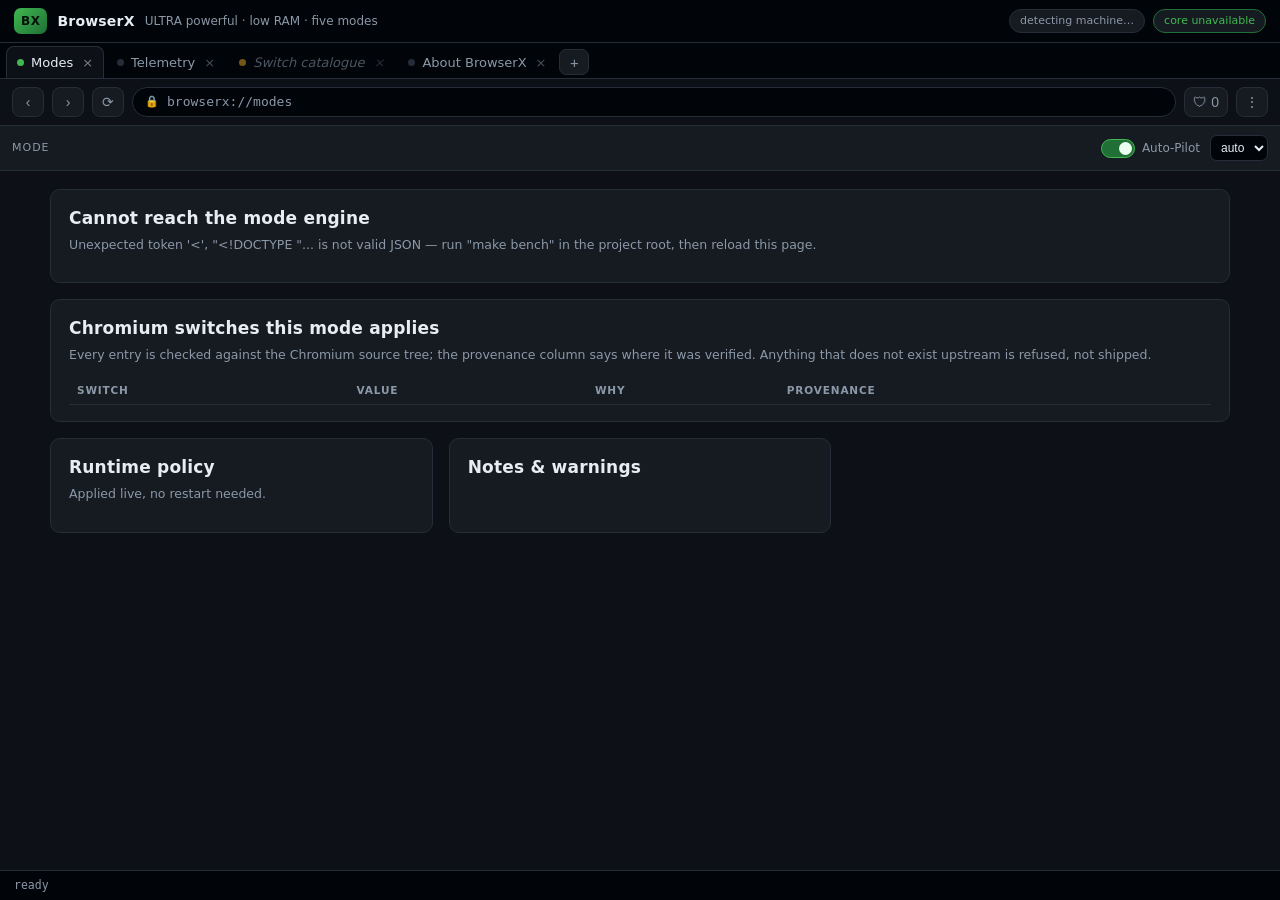
==== preview/index.html @ ad0b4d75 "Tooling: verified CEF acquisition, doctor, packaging, and a live preview The three scripts the Makef" ====
<!DOCTYPE html>
<html lang="en">
<head>
<meta charset="utf-8">
<meta name="viewport" content="width=device-width, initial-scale=1">
<title>BrowserX — preview</title>
<link rel="stylesheet" href="styles.css">
</head>
<body>
<div class="app">

  <header class="titlebar">
    <div class="brand">
      <span class="logo">BX</span>
      <span class="name">BrowserX</span>
      <span class="tag">ULTRA powerful · low RAM · five modes</span>
    </div>
    <div class="titlebar-right">
      <span class="pill" id="profile-pill">detecting machine…</span>
      <span class="pill pill-live" id="data-pill">live core data</span>
    </div>
  </header>

  <div class="tabstrip" id="tabstrip">
    <button class="tab active" data-tab="modes"><span class="dot"></span>Modes<span class="x">×</span></button>
    <button class="tab" data-tab="telemetry"><span class="dot"></span>Telemetry<span class="x">×</span></button>
    <button class="tab sleeping" data-tab="catalog"><span class="dot"></span>Switch catalogue<span class="x">×</span></button>
    <button class="tab" data-tab="about"><span class="dot"></span>About BrowserX<span class="x">×</span></button>
    <button class="newtab" title="New tab">+</button>
  </div>

  <div class="toolbar">
    <button class="nav" title="Back">‹</button>
    <button class="nav" title="Forward">›</button>
    <button class="nav" title="Reload">⟳</button>
    <div class="omnibox" id="omnibox"><span class="lock">🔒</span><span id="omnibox-url">browserx://modes</span></div>
    <button class="nav" title="Shield">🛡 <span id="shield-count">0</span></button>
    <button class="nav" title="Menu">⋮</button>
  </div>

  <div class="modebar" id="modebar">
    <span class="modebar-label">Mode</span>
    <div class="chips" id="mode-chips"></div>
    <div class="modebar-right">
      <label class="switch" title="Auto-Pilot: switch modes for you based on battery, memory pressure and fullscreen gaming">
        <input type="checkbox" id="autopilot" checked>
        <span class="slider"></span>
        <span class="switch-label">Auto-Pilot</span>
      </label>
      <select id="autopilot-mode" class="select" title="Auto-Pilot behaviour">
        <option value="auto">auto</option>
        <option value="ask">ask</option>
        <option value="off">off</option>
      </select>
    </div>
  </div>

  <main class="content">

    <section class="page" data-page="modes">
      <div class="grid">
        <article class="card card-wide">
          <h2 id="mode-title">ULTRA</h2>
          <p class="muted" id="mode-rationale"></p>
          <div class="kpis" id="mode-kpis"></div>
        </article>

        <article class="card card-wide">
          <h2>Chromium switches this mode applies</h2>
          <p class="muted">Every entry is checked against the Chromium source tree; the provenance column says where it was verified. Anything that does not exist upstream is refused, not shipped.</p>
          <table class="table" id="switch-table">
            <thead><tr><th>Switch</th><th>Value</th><th>Why</th><th>Provenance</th></tr></thead>
            <tbody></tbody>
          </table>
        </article>

        <article class="card">
          <h2>Runtime policy</h2>
          <p class="muted">Applied live, no restart needed.</p>
          <div class="policy" id="policy-list"></div>
        </article>

        <article class="card">
          <h2>Notes &amp; warnings</h2>
          <div id="notes"></div>
        </article>
      </div>
    </section>

    <section class="page" data-page="telemetry" hidden>
      <div class="grid">
        <article class="card card-wide">
          <h2>Memory pressure → what BrowserX does</h2>
          <p class="muted">
            The gauge uses the thresholds this mode really ships (<span id="threshold-text"></span>).
            Drag the slider to see the escalation ladder the memory guard follows.
          </p>
          <div class="gauge-wrap">
            <div class="gauge" id="gauge">
              <div class="gauge-fill" id="gauge-fill"></div>
              <div class="gauge-marker warn" id="gauge-warn"><span>warn</span></div>
              <div class="gauge-marker discard" id="gauge-discard"><span>discard</span></div>
            </div>
            <input type="range" min="0" max="100" value="42" id="pressure" class="range">
            <div class="gauge-readout">
              <strong id="pressure-value">42%</strong>
              <span id="pressure-level" class="badge">relaxed</span>
            </div>
          </div>
        </article>

        <article class="card">
          <h2>Live tabs</h2>
          <p class="muted">Hidden tabs are destroyed, not hidden — the renderer process goes away and the tab returns from URL, title and scroll position.</p>
          <ul class="tabs-list" id="tabs-list"></ul>
        </article>

        <article class="card">
          <h2>Action log</h2>
          <ul class="log" id="action-log"></ul>
        </article>

        <article class="card card-wide">
          <h2>Auto-Pilot</h2>
          <p class="muted">Evaluated in this order: fullscreen gaming → memory pressure → battery → plugged-in → idle. Manual mode choices get a 5-minute override window.</p>
          <pre class="mono" id="autopilot-explain"></pre>
        </article>
      </div>
    </section>

    <section class="page" data-page="catalog" hidden>
      <div class="grid">
        <article class="card card-wide">
          <h2>Verified Chromium switch catalogue</h2>
          <p class="muted">
            The whole point of BrowserX's optimisation is that a switch only ships if it was found
            in the Chromium tree. This is the raw list the mode engine draws from — including the
            ones marked <em>removed</em>, which are never applied.
          </p>
          <div class="catalog-controls">
            <input type="search" id="catalog-search" class="omnibox" placeholder="filter switches…">
            <span class="badge" id="catalog-count"></span>
          </div>
          <table class="table" id="catalog-table">
            <thead><tr><th>Name</th><th>Status</th><th>Provenance</th><th>Summary</th></tr></thead>
            <tbody></tbody>
          </table>
        </article>
      </div>
    </section>

    <section class="page" data-page="about" hidden>
      <div class="grid">
        <article class="card card-wide">
          <h2>About BrowserX</h2>
          <p class="muted">
            An ULTRA-optimised Chromium browser, C++20 on CEF, with five performance modes plus
            Auto-Pilot and a tracker shield. This preview page is served by
            <code>preview/serve.py</code> and reads the mode engine directly, so the numbers you
            click through are the numbers the browser will apply.
          </p>
          <h3>Machine profile</h3>
          <pre class="mono" id="profile-report">loading…</pre>
          <h3>Two editions, one core</h3>
          <p class="muted">
            The desktop edition links CEF and draws native chrome. The mobile edition
            (<code>mobile-edition/</code>) is an Android app whose Kotlin layer calls the same
            <code>src/core</code> through a small JNI bridge, so a rule fixed here is fixed in both.
          </p>
        </article>
      </div>
    </section>

  </main>

  <footer class="statusbar">
    <span id="status-left">ready</span>
    <span class="spacer"></span>
    <span id="status-cache"></span>
    <span id="status-renderers"></span>
    <span id="status-mode"></span>
  </footer>
</div>

<div class="toast" id="toast" hidden></div>
<script src="app.js"></script>
</body>
</html>
---- preview/styles.css ----
/* BrowserX preview — the palette the native chrome will use. */
:root {
  --bg: #0d1117;
  --bg-raised: #161b22;
  --bg-sunken: #010409;
  --line: #262d38;
  --text: #e6edf3;
  --text-muted: #8b98a7;
  --accent: #3fb950;
  --accent-dim: #1f6f36;
  --blue: #4493f8;
  --amber: #d29922;
  --red: #f85149;
  --purple: #a371f7;
  --radius: 10px;
  --tab-h: 32px;
  --mono: ui-monospace, SFMono-Regular, "SF Mono", Menlo, Consolas, monospace;
}

* { box-sizing: border-box; }

html, body {
  margin: 0;
  height: 100%;
  background: #05070a;
  color: var(--text);
  font: 14px/1.5 system-ui, -apple-system, "Segoe UI", Roboto, sans-serif;
}

.app {
  display: flex;
  flex-direction: column;
  height: 100vh;
  background: var(--bg);
  overflow: hidden;
}

/* ---------------------------------------------------------------- titlebar */
.titlebar {
  display: flex;
  align-items: center;
  justify-content: space-between;
  gap: 12px;
  padding: 8px 14px;
  background: var(--bg-sunken);
  border-bottom: 1px solid var(--line);
}
.brand { display: flex; align-items: center; gap: 10px; min-width: 0; }
.logo {
  font-weight: 800;
  letter-spacing: .5px;
  font-size: 12px;
  padding: 4px 7px;
  border-radius: 7px;
  background: linear-gradient(135deg, var(--accent), var(--accent-dim));
  color: #04120a;
}
.name { font-weight: 700; letter-spacing: .2px; }
.tag { color: var(--text-muted); font-size: 12px; white-space: nowrap; overflow: hidden; text-overflow: ellipsis; }
.titlebar-right { display: flex; gap: 8px; align-items: center; flex-shrink: 0; }
.pill {
  font-size: 11px;
  color: var(--text-muted);
  border: 1px solid var(--line);
  background: var(--bg-raised);
  border-radius: 999px;
  padding: 3px 10px;
  white-space: nowrap;
}
.pill-live { color: var(--accent); border-color: var(--accent-dim); }

/* --------------------------------------------------------------- tabstrip */
.tabstrip {
  display: flex;
  align-items: flex-end;
  gap: 2px;
  height: 36px;
  padding: 4px 6px 0;
  background: var(--bg-sunken);
  border-bottom: 1px solid var(--line);
  overflow-x: auto;
  scrollbar-width: none;
}
.tabstrip::-webkit-scrollbar { display: none; }
.tab {
  display: flex;
  align-items: center;
  gap: 7px;
  height: var(--tab-h);
  padding: 0 10px;
  max-width: 220px;
  border: 1px solid transparent;
  border-bottom: none;
  border-radius: 8px 8px 0 0;
  background: transparent;
  color: var(--text-muted);
  font: inherit;
  font-size: 13px;
  cursor: pointer;
  white-space: nowrap;
}
.tab .dot { width: 7px; height: 7px; border-radius: 50%; background: var(--line); flex-shrink: 0; }
.tab:hover { background: #1a212b; color: var(--text); }
.tab.active { background: var(--bg); color: var(--text); border-color: var(--line); }
.tab.active .dot { background: var(--accent); }
.tab.sleeping { opacity: .55; font-style: italic; }
.tab.sleeping .dot { background: var(--amber); }
.tab .x { opacity: .5; margin-left: 2px; }
.tab .x:hover { opacity: 1; color: var(--red); }
.newtab {
  height: 26px; width: 30px; margin-bottom: 3px;
  border: 1px solid var(--line); border-radius: 7px;
  background: var(--bg-raised); color: var(--text-muted);
  font-size: 15px; cursor: pointer;
}
.newtab:hover { color: var(--text); border-color: #3a4553; }

/* ---------------------------------------------------------------- toolbar */
.toolbar {
  display: flex; align-items: center; gap: 8px;
  padding: 8px 12px;
  background: var(--bg);
  border-bottom: 1px solid var(--line);
}
.nav {
  height: 30px; min-width: 32px; padding: 0 8px;
  border: 1px solid var(--line); border-radius: 8px;
  background: var(--bg-raised); color: var(--text-muted);
  font-size: 14px; cursor: pointer;
}
.nav:hover { color: var(--text); border-color: #3a4553; }
.omnibox {
  flex: 1; display: flex; align-items: center; gap: 8px;
  height: 30px; padding: 0 12px;
  border: 1px solid var(--line); border-radius: 999px;
  background: var(--bg-sunken); color: var(--text-muted);
  font-size: 13px; font-family: var(--mono);
  min-width: 0;
}
.omnibox span:last-child { overflow: hidden; text-overflow: ellipsis; white-space: nowrap; }
.omnibox .lock { color: var(--accent); font-size: 11px; }

/* ---------------------------------------------------------------- modebar */
.modebar {
  display: flex; align-items: center; gap: 12px;
  padding: 9px 12px;
  background: var(--bg-raised);
  border-bottom: 1px solid var(--line);
  flex-wrap: wrap;
}
.modebar-label { font-size: 11px; text-transform: uppercase; letter-spacing: .09em; color: var(--text-muted); }
.chips { display: flex; gap: 6px; flex-wrap: wrap; }
.chip {
  border: 1px solid var(--line);
  background: var(--bg-sunken);
  color: var(--text-muted);
  border-radius: 999px;
  padding: 5px 13px;
  font-size: 12px;
  font-weight: 600;
  letter-spacing: .3px;
  cursor: pointer;
  transition: all .12s ease;
}
.chip:hover { color: var(--text); border-color: #3a4553; }
.chip[aria-pressed="true"] {
  background: linear-gradient(135deg, rgba(63,185,80,.22), rgba(63,185,80,.06));
  border-color: var(--accent);
  color: #d5f5dd;
}
.chip[data-mode="gaming"][aria-pressed="true"] { border-color: var(--purple); color: #ead9ff;
  background: linear-gradient(135deg, rgba(163,113,247,.25), rgba(163,113,247,.05)); }
.chip[data-mode="high-performance"][aria-pressed="true"] { border-color: var(--blue); color: #d6e8ff;
  background: linear-gradient(135deg, rgba(68,147,248,.25), rgba(68,147,248,.05)); }
.chip[data-mode="low-ram"][aria-pressed="true"] { border-color: var(--amber); color: #ffeec9;
  background: linear-gradient(135deg, rgba(210,153,34,.25), rgba(210,153,34,.05)); }
.chip[data-mode="eco"][aria-pressed="true"] { border-color: #2ea043; color: #cdf5d3;
  background: linear-gradient(135deg, rgba(46,160,67,.25), rgba(46,160,67,.05)); }
.modebar-right { margin-left: auto; display: flex; align-items: center; gap: 10px; }

.switch { display: inline-flex; align-items: center; gap: 7px; cursor: pointer; user-select: none; }
.switch input { display: none; }
.slider {
  width: 34px; height: 19px; border-radius: 999px;
  background: #2b323b; border: 1px solid var(--line);
  position: relative; transition: background .15s ease;
}
.slider::after {
  content: ""; position: absolute; top: 2px; left: 2px;
  width: 13px; height: 13px; border-radius: 50%;
  background: var(--text-muted); transition: transform .15s ease, background .15s ease;
}
.switch input:checked + .slider { background: var(--accent-dim); border-color: var(--accent); }
.switch input:checked + .slider::after { transform: translateX(15px); background: #eafff0; }
.switch-label { font-size: 12px; color: var(--text-muted); }
.select {
  background: var(--bg-sunken); color: var(--text); font-size: 12px;
  border: 1px solid var(--line); border-radius: 7px; padding: 4px 6px;
}

/* ---------------------------------------------------------------- content */
.content { flex: 1; overflow-y: auto; padding: 18px; }
.page { max-width: 1180px; margin: 0 auto; }
.grid { display: grid; grid-template-columns: repeat(auto-fit, minmax(320px, 1fr)); gap: 16px; }
.card {
  background: var(--bg-raised);
  border: 1px solid var(--line);
  border-radius: var(--radius);
  padding: 16px 18px;
}
.card-wide { grid-column: 1 / -1; }
.card h2 { margin: 0 0 4px; font-size: 17px; letter-spacing: .2px; }
.card h3 { margin: 18px 0 6px; font-size: 13px; text-transform: uppercase; letter-spacing: .08em; color: var(--text-muted); }
.muted { color: var(--text-muted); font-size: 12.5px; margin: 0 0 12px; }
.mono { font-family: var(--mono); font-size: 12px; color: #b9c4cf; white-space: pre-wrap; margin: 0; }

.kpis { display: grid; grid-template-columns: repeat(auto-fit, minmax(120px, 1fr)); gap: 10px; margin-top: 6px; }
.kpi { background: var(--bg-sunken); border: 1px solid var(--line); border-radius: 8px; padding: 10px 12px; }
.kpi .k { font-size: 10.5px; text-transform: uppercase; letter-spacing: .08em; color: var(--text-muted); }
.kpi .v { font-size: 17px; font-weight: 650; margin-top: 3px; }
.kpi .s { font-size: 11px; color: var(--text-muted); }

.table { width: 100%; border-collapse: collapse; font-size: 12.5px; }
.table th {
  text-align: left; font-size: 10.5px; text-transform: uppercase; letter-spacing: .08em;
  color: var(--text-muted); border-bottom: 1px solid var(--line); padding: 6px 8px;
  position: sticky; top: 0; background: var(--bg-raised);
}
.table td { padding: 6px 8px; border-bottom: 1px solid #1c222b; vertical-align: top; }
.table tr:hover td { background: #1a212b; }
.table code { font-family: var(--mono); font-size: 12px; color: #ffd9a0; }
.table .val { font-family: var(--mono); color: #9fd4ff; }
.table .why { color: var(--text-muted); }
.table .prov { font-family: var(--mono); font-size: 11px; color: #7d8b99; white-space: nowrap; }

.policy { display: grid; grid-template-columns: 1fr auto; gap: 6px 14px; font-size: 12.5px; }
.policy dt { color: var(--text-muted); }
.policy dd { margin: 0; font-family: var(--mono); text-align: right; }

.note { display: flex; gap: 8px; font-size: 12.5px; margin-bottom: 8px; }
.note .ic { flex-shrink: 0; }
.note.warn { color: #ffe6c2; }
.note.info { color: var(--text-muted); }

/* telemetry */
.gauge-wrap { display: grid; gap: 10px; }
.gauge {
  position: relative; height: 26px; border-radius: 999px;
  background: var(--bg-sunken); border: 1px solid var(--line); overflow: hidden;
}
.gauge-fill {
  height: 100%; width: 42%;
  background: linear-gradient(90deg, var(--accent), #7ee787);
  transition: width .12s linear, background .2s ease;
}
.gauge-fill.moderate { background: linear-gradient(90deg, var(--amber), #f0d68a); }
.gauge-fill.high { background: linear-gradient(90deg, #e3801d, #ffb86b); }
.gauge-fill.critical { background: linear-gradient(90deg, var(--red), #ff9b95); }
.gauge-marker { position: absolute; top: 0; bottom: 0; width: 2px; background: rgba(255,255,255,.35); }
.gauge-marker span {
  position: absolute; top: 50%; transform: translateY(-50%); left: 6px;
  font-size: 10px; color: #cfd8e3; text-shadow: 0 1px 2px #000;
}
.gauge-marker.warn { background: var(--amber); }
.gauge-marker.discard { background: var(--red); }
.range { width: 100%; accent-color: var(--accent); }
.gauge-readout { display: flex; align-items: center; gap: 10px; font-size: 13px; }

.badge {
  display: inline-block; font-size: 11px; padding: 2px 9px;
  border-radius: 999px; border: 1px solid var(--line); background: var(--bg-sunken);
  color: var(--text-muted);
}
.badge.relaxed { color: var(--accent); border-color: var(--accent-dim); }
.badge.moderate { color: var(--amber); border-color: #6b5210; }
.badge.high { color: #ffb86b; border-color: #7a4a11; }
.badge.critical { color: var(--red); border-color: #7d2320; }

.tabs-list { list-style: none; margin: 0; padding: 0; font-size: 12.5px; }
.tabs-list li { display: flex; align-items: center; gap: 8px; padding: 6px 0; border-bottom: 1px solid #1c222b; }
.tabs-list .state { margin-left: auto; font-size: 11px; color: var(--text-muted); }
.tabs-list li.asleep .state { color: var(--amber); }
.tabs-list li.discarded { opacity: .55; }
.tabs-list li.discarded .state { color: var(--red); }

.log { list-style: none; margin: 0; padding: 0; font-family: var(--mono); font-size: 11.5px; }
.log li { padding: 4px 0; border-bottom: 1px dashed #1c222b; color: var(--text-muted); }
.log li b { color: var(--text); font-weight: 600; }

.catalog-controls { display: flex; align-items: center; gap: 10px; margin-bottom: 10px; }
.catalog-controls .omnibox { max-width: 340px; }
#catalog-table tbody tr[hidden] { display: none; }

/* --------------------------------------------------------------- statusbar */
.statusbar {
  display: flex; align-items: center; gap: 14px;
  padding: 6px 14px;
  background: var(--bg-sunken); border-top: 1px solid var(--line);
  font-size: 11.5px; color: var(--text-muted);
  font-family: var(--mono);
}
.statusbar .spacer { flex: 1; }
#status-mode { color: var(--accent); }

.toast {
  position: fixed; bottom: 46px; left: 50%; transform: translateX(-50%);
  background: var(--bg-raised); border: 1px solid var(--accent-dim);
  color: var(--text); padding: 9px 16px; border-radius: 999px; font-size: 12.5px;
  box-shadow: 0 8px 24px rgba(0,0,0,.5);
}
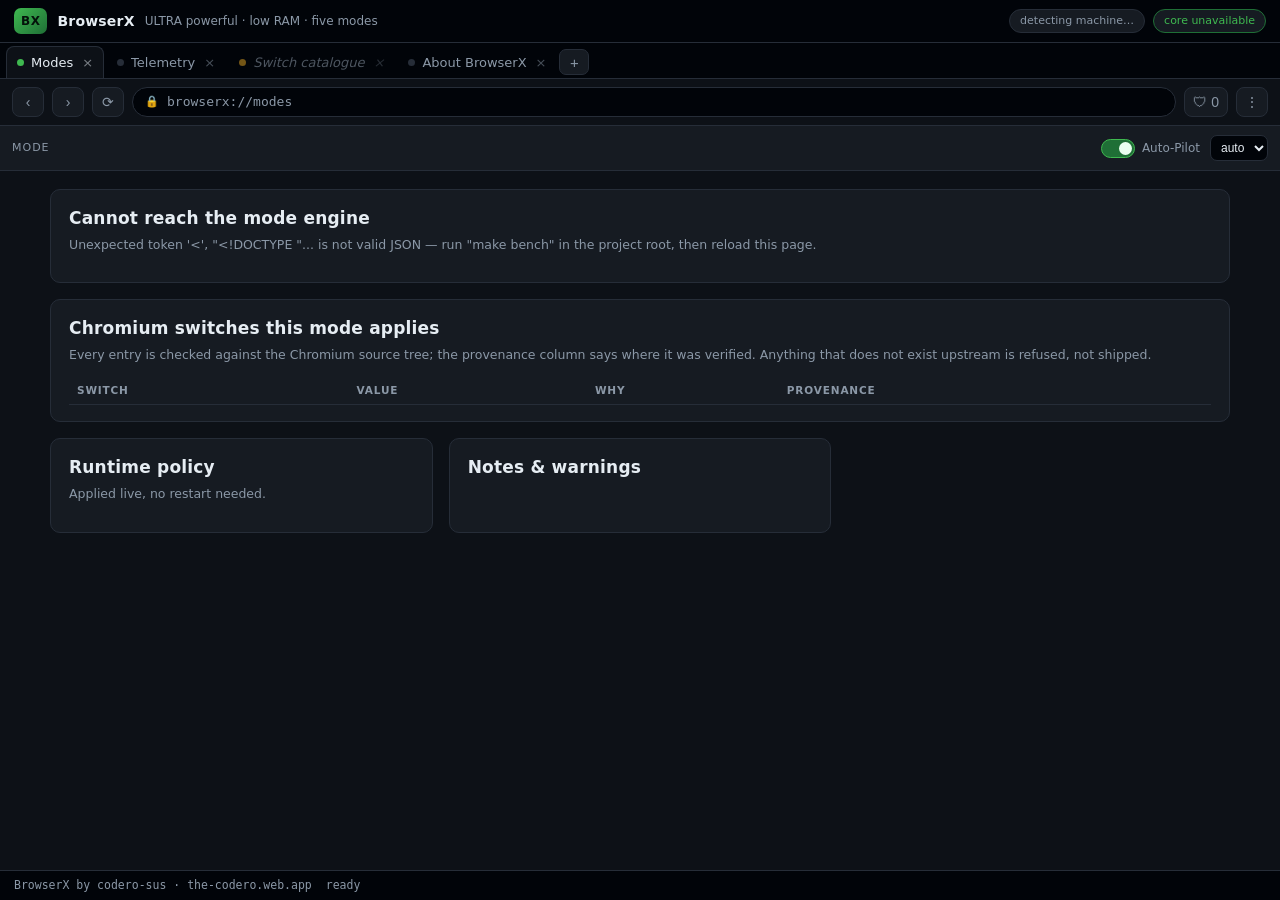
==== commit e0ea3d38: "Credits: codero-sus and the-codero.web.app, in the code and in the product The project had no author" ====
--- a/preview/index.html
+++ b/preview/index.html
@@ -167,6 +167,19 @@
             (<code>mobile-edition/</code>) is an Android app whose Kotlin layer calls the same
             <code>src/core</code> through a small JNI bridge, so a rule fixed here is fixed in both.
           </p>
+          <h3>Credits</h3>
+          <p class="muted">
+            BrowserX is built by <a href="https://github.com/codero-sus" rel="noopener">codero-sus</a> ·
+            <a href="https://the-codero.web.app" rel="noopener">the-codero.web.app</a> ·
+            <a href="https://github.com/codero-sus/MyBrowser" rel="noopener">source on GitHub</a> ·
+            BSD-3-Clause.
+          </p>
+          <p class="muted">
+            Built on <a href="https://www.chromium.org/" rel="noopener">Chromium</a> and the
+            <a href="https://github.com/chromiumembedded/cef" rel="noopener">Chromium Embedded
+            Framework</a> (both BSD-3-Clause) — the bundled runtime keeps its own licences. Full
+            credits: <code>CREDITS.md</code>.
+          </p>
         </article>
       </div>
     </section>
@@ -174,6 +187,8 @@
   </main>
 
   <footer class="statusbar">
+    <span>BrowserX by <a href="https://github.com/codero-sus" rel="noopener">codero-sus</a> ·
+      <a href="https://the-codero.web.app" rel="noopener">the-codero.web.app</a></span>
     <span id="status-left">ready</span>
     <span class="spacer"></span>
     <span id="status-cache"></span>
--- a/preview/styles.css
+++ b/preview/styles.css
@@ -301,6 +301,11 @@
 }
 .statusbar .spacer { flex: 1; }
 #status-mode { color: var(--accent); }
+.statusbar a { color: var(--text-muted); text-decoration: none; }
+.statusbar a:hover { color: var(--accent); text-decoration: underline; }
+
+a { color: var(--blue); }
+.card a:hover { text-decoration: underline; }
 
 .toast {
   position: fixed; bottom: 46px; left: 50%; transform: translateX(-50%);
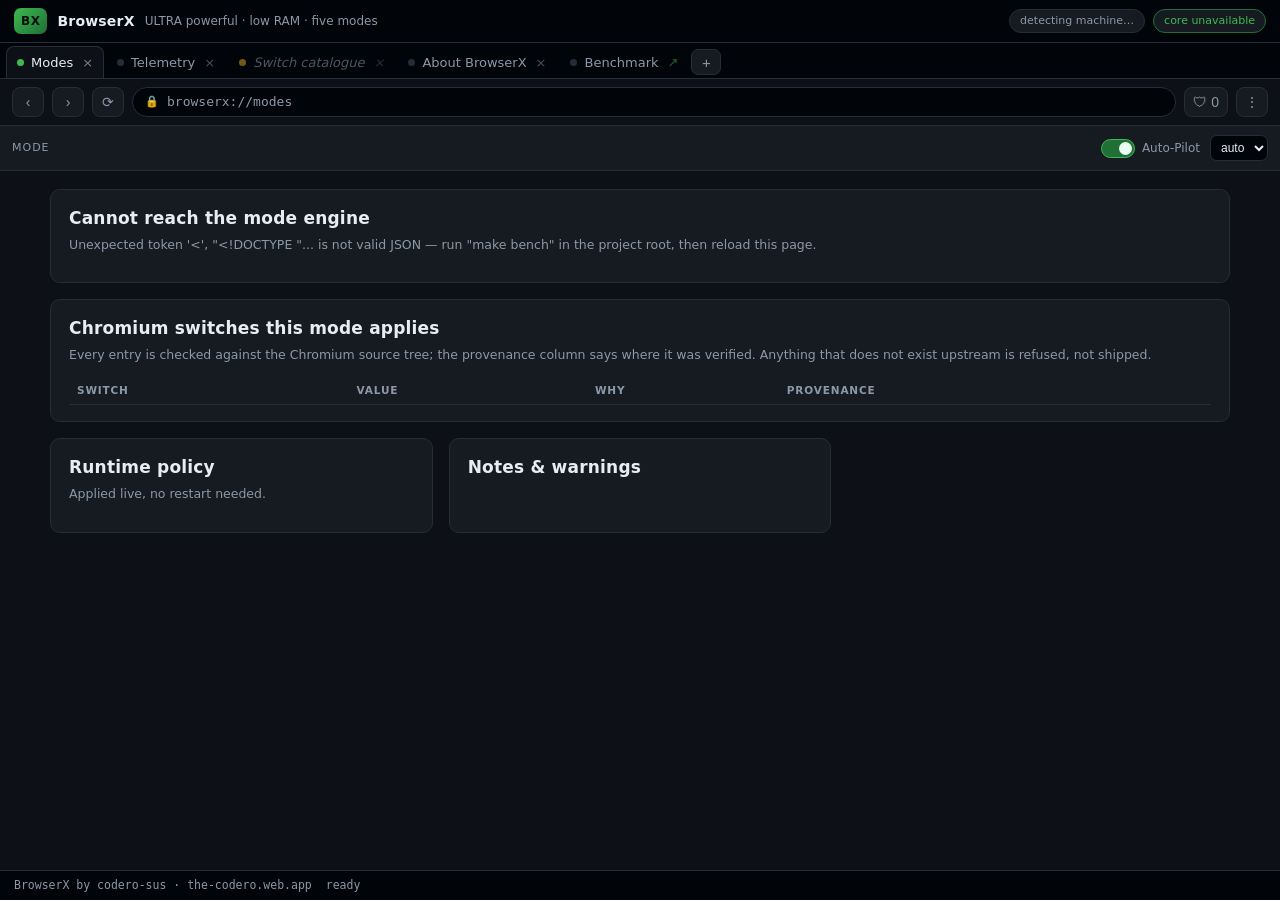
==== commit 49d9d90d: "Serve the benchmark page from the preview too The preview is the one surface that runs in a browser " ====
--- a/preview/index.html
+++ b/preview/index.html
@@ -26,6 +26,8 @@
     <button class="tab" data-tab="telemetry"><span class="dot"></span>Telemetry<span class="x">×</span></button>
     <button class="tab sleeping" data-tab="catalog"><span class="dot"></span>Switch catalogue<span class="x">×</span></button>
     <button class="tab" data-tab="about"><span class="dot"></span>About BrowserX<span class="x">×</span></button>
+    <a class="tab bench-tab" href="/bench" target="_blank" rel="noopener"
+       title="The offline benchmark page BrowserX serves at browserx://bench — open it here and in BrowserX on the same machine, one at a time"><span class="dot"></span>Benchmark<span class="x">↗</span></a>
     <button class="newtab" title="New tab">+</button>
   </div>
 
@@ -171,8 +173,9 @@
           <p class="muted">
             BrowserX is built by <a href="https://github.com/codero-sus" rel="noopener">codero-sus</a> ·
             <a href="https://the-codero.web.app" rel="noopener">the-codero.web.app</a> ·
-            <a href="https://github.com/codero-sus/MyBrowser" rel="noopener">source on GitHub</a> ·
-            BSD-3-Clause.
+            <a href="https://github.com/codero-sus/BrowserX" rel="noopener">source on GitHub</a> ·
+            <a href="https://github.com/codero-sus/BrowserX/blob/main/LICENSE" rel="noopener">BrowserX Personal-Use License</a>
+            — personal, non-commercial use only; no modification, no redistribution or resale.
           </p>
           <p class="muted">
             Built on <a href="https://www.chromium.org/" rel="noopener">Chromium</a> and the
--- a/preview/styles.css
+++ b/preview/styles.css
@@ -103,6 +103,9 @@
 .tab:hover { background: #1a212b; color: var(--text); }
 .tab.active { background: var(--bg); color: var(--text); border-color: var(--line); }
 .tab.active .dot { background: var(--accent); }
+/* The benchmark tab is a link (it opens the real page), not a panel switch. */
+a.tab { text-decoration: none; }
+.bench-tab .x { color: var(--accent); }
 .tab.sleeping { opacity: .55; font-style: italic; }
 .tab.sleeping .dot { background: var(--amber); }
 .tab .x { opacity: .5; margin-left: 2px; }
@@ -176,6 +179,28 @@
   background: linear-gradient(135deg, rgba(210,153,34,.25), rgba(210,153,34,.05)); }
 .chip[data-mode="eco"][aria-pressed="true"] { border-color: #2ea043; color: #cdf5d3;
   background: linear-gradient(135deg, rgba(46,160,67,.25), rgba(46,160,67,.05)); }
+/* Specialist modes: one subsystem pushed to the limit. Cyan/teal family so they
+   read as "network and media", distinct from the green/blue/purple general modes. */
+.chip[data-mode="super-internet"][aria-pressed="true"] { border-color: #39d0d8; color: #d3fbff;
+  background: linear-gradient(135deg, rgba(57,208,216,.28), rgba(57,208,216,.05)); }
+.chip[data-mode="download"][aria-pressed="true"] { border-color: #1f9cbb; color: #cdeffa;
+  background: linear-gradient(135deg, rgba(31,156,187,.28), rgba(31,156,187,.05)); }
+.chip[data-mode="streaming"][aria-pressed="true"] { border-color: #f778ba; color: #ffdcef;
+  background: linear-gradient(135deg, rgba(247,120,186,.26), rgba(247,120,186,.05)); }
+.chip[data-mode="privacy"][aria-pressed="true"] { border-color: #8b949e; color: #e6edf3;
+  background: linear-gradient(135deg, rgba(139,148,158,.28), rgba(139,148,158,.05)); }
+.chip[data-mode="data-saver"][aria-pressed="true"] { border-color: #d29922; color: #ffeec9;
+  background: linear-gradient(135deg, rgba(210,153,34,.26), rgba(210,153,34,.05)); }
+.chip[data-mode="weak-network"][aria-pressed="true"] { border-color: #db6d28; color: #ffe2d1;
+  background: linear-gradient(135deg, rgba(219,109,40,.26), rgba(219,109,40,.05)); }
+.chip[data-mode="low-latency"][aria-pressed="true"] { border-color: #e3b341; color: #fff3cd;
+  background: linear-gradient(135deg, rgba(227,179,65,.26), rgba(227,179,65,.05)); }
+.chip[data-mode="reader"][aria-pressed="true"] { border-color: #a5d6ff; color: #e3f2ff;
+  background: linear-gradient(135deg, rgba(165,214,255,.24), rgba(165,214,255,.05)); }
+.chip[data-mode="benchmark"][aria-pressed="true"] { border-color: #6e7681; color: #dfe4ea;
+  background: linear-gradient(135deg, rgba(110,118,129,.30), rgba(110,118,129,.05)); }
+.chip[data-mode="kiosk"][aria-pressed="true"] { border-color: #bc8cff; color: #eddcff;
+  background: linear-gradient(135deg, rgba(188,140,255,.26), rgba(188,140,255,.05)); }
 .modebar-right { margin-left: auto; display: flex; align-items: center; gap: 10px; }
 
 .switch { display: inline-flex; align-items: center; gap: 7px; cursor: pointer; user-select: none; }
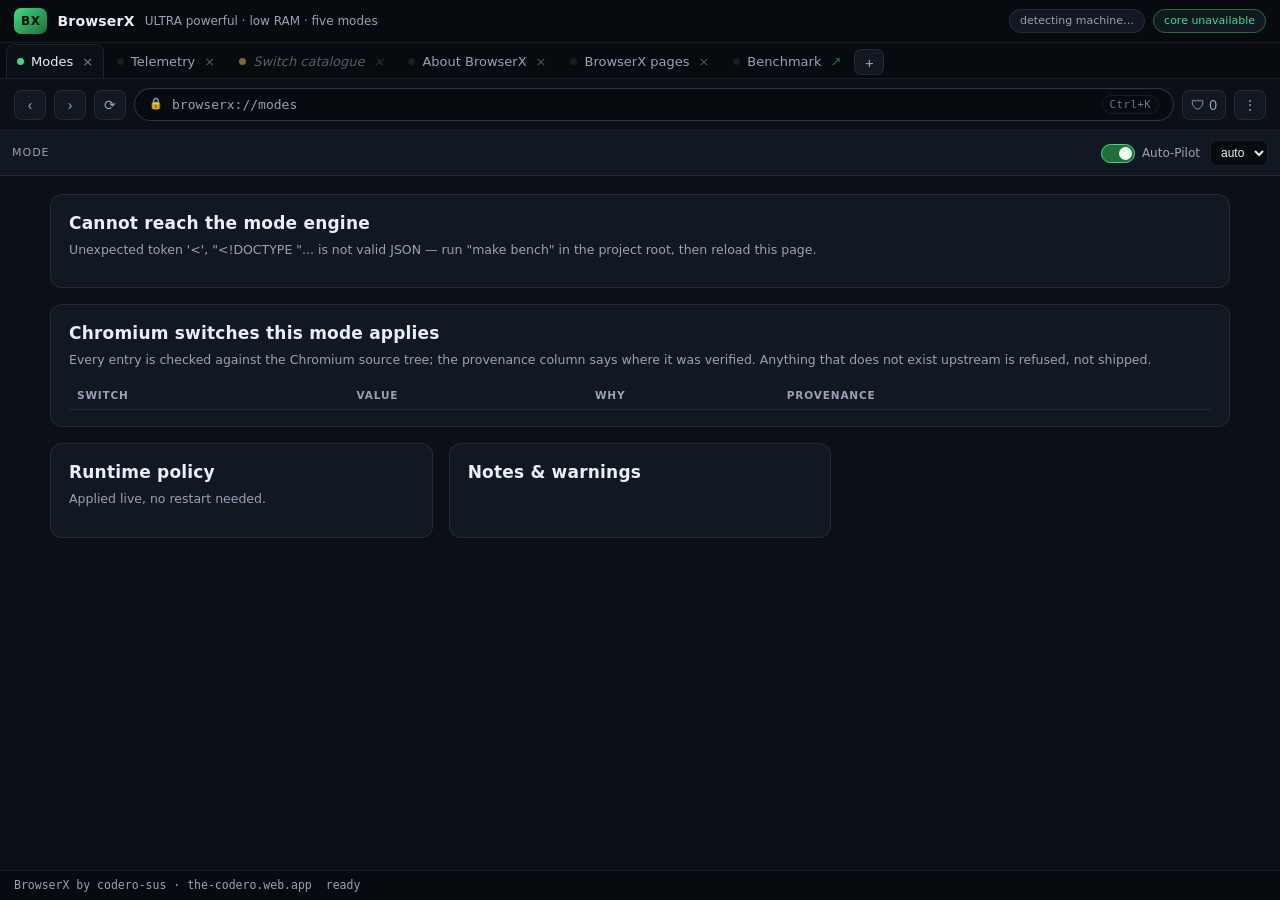
==== commit dffd164a: "Modern UI: one design system for the chrome, the internal pages and the preview The UI pass. No fram" ====
--- a/preview/index.html
+++ b/preview/index.html
@@ -26,6 +26,7 @@
     <button class="tab" data-tab="telemetry"><span class="dot"></span>Telemetry<span class="x">×</span></button>
     <button class="tab sleeping" data-tab="catalog"><span class="dot"></span>Switch catalogue<span class="x">×</span></button>
     <button class="tab" data-tab="about"><span class="dot"></span>About BrowserX<span class="x">×</span></button>
+    <button class="tab" data-tab="pages"><span class="dot"></span>BrowserX pages<span class="x">×</span></button>
     <a class="tab bench-tab" href="/bench" target="_blank" rel="noopener"
        title="The offline benchmark page BrowserX serves at browserx://bench — open it here and in BrowserX on the same machine, one at a time"><span class="dot"></span>Benchmark<span class="x">↗</span></a>
     <button class="newtab" title="New tab">+</button>
@@ -151,6 +152,26 @@
       </div>
     </section>
 
+    <section class="page" data-page="pages" hidden>
+      <h1>The browser's own pages</h1>
+      <p class="lede">
+        Rendered by <code>src/web/internal_pages.cc</code> — the same code the running browser
+        uses, not a mock-up. Pick one and it loads below, exactly as it comes out of the renderer:
+        self-contained, no network, and clickable (Ctrl+K opens the command palette in there).
+        <strong>Sample data:</strong> the tab list is a fixture, because there is no live browser
+        process in this preview; everything else (the mode plans, the catalogue, the machine
+        profile) comes from the real engine.
+      </p>
+      <div class="pages-picker" id="pages-picker"></div>
+      <div class="pages-frame">
+        <div class="pages-frame-bar">
+          <span class="pill" id="pages-frame-url">browserx://</span>
+          <a class="pill" id="pages-frame-open" href="#" target="_blank" rel="noopener">open in a new tab ↗</a>
+        </div>
+        <iframe id="pages-frame" title="A rendered browserx:// page" loading="lazy"></iframe>
+      </div>
+    </section>
+
     <section class="page" data-page="about" hidden>
       <div class="grid">
         <article class="card card-wide">
--- a/preview/styles.css
+++ b/preview/styles.css
@@ -1,19 +1,25 @@
-/* BrowserX preview — the palette the native chrome will use. */
+/* BrowserX preview — the same tokens as the internal pages and the native chrome
+   (src/web/internal_pages.cc, src/browser/browser_window.cc), so the three can be
+   put side by side without looking like three products. */
 :root {
-  --bg: #0d1117;
-  --bg-raised: #161b22;
-  --bg-sunken: #010409;
-  --line: #262d38;
-  --text: #e6edf3;
-  --text-muted: #8b98a7;
-  --accent: #3fb950;
+  color-scheme: dark;
+  --bg: #0b0f16;
+  --bg-raised: #121821;
+  --bg-sunken: #070a0f;
+  --line: rgba(255, 255, 255, .08);
+  --line-strong: rgba(255, 255, 255, .17);
+  --text: #e9eff7;
+  --text-muted: #94a3b8;
+  --text-faint: #6b7a90;
+  --accent: #3ddc84;
   --accent-dim: #1f6f36;
-  --blue: #4493f8;
-  --amber: #d29922;
-  --red: #f85149;
-  --purple: #a371f7;
-  --radius: 10px;
-  --tab-h: 32px;
+  --blue: #4aa8ff;
+  --amber: #e3b341;
+  --red: #ff7b72;
+  --purple: #b083f0;
+  --radius: 12px;
+  --radius-sm: 9px;
+  --tab-h: 34px;
   --mono: ui-monospace, SFMono-Regular, "SF Mono", Menlo, Consolas, monospace;
 }
 
@@ -121,7 +127,7 @@
 /* ---------------------------------------------------------------- toolbar */
 .toolbar {
   display: flex; align-items: center; gap: 8px;
-  padding: 8px 12px;
+  padding: 9px 14px;
   background: var(--bg);
   border-bottom: 1px solid var(--line);
 }
@@ -133,12 +139,22 @@
 }
 .nav:hover { color: var(--text); border-color: #3a4553; }
 .omnibox {
-  flex: 1; display: flex; align-items: center; gap: 8px;
-  height: 30px; padding: 0 12px;
-  border: 1px solid var(--line); border-radius: 999px;
+  flex: 1; display: flex; align-items: center; gap: 9px;
+  height: 33px; padding: 0 14px;
+  border: 1px solid var(--line-strong); border-radius: 999px;
   background: var(--bg-sunken); color: var(--text-muted);
   font-size: 13px; font-family: var(--mono);
   min-width: 0;
+  box-shadow: inset 0 1px 0 rgba(255, 255, 255, .03);
+  transition: border-color .18s;
+}
+.omnibox:hover { border-color: color-mix(in srgb, var(--blue) 45%, var(--line-strong)); }
+/* The palette shortcut is discoverable without opening a menu. */
+.omnibox::after {
+  content: "Ctrl+K";
+  margin-left: auto; font-size: 10.5px; letter-spacing: .06em;
+  color: var(--text-faint); border: 1px solid var(--line);
+  border-radius: 999px; padding: 1px 7px;
 }
 .omnibox span:last-child { overflow: hidden; text-overflow: ellipsis; white-space: nowrap; }
 .omnibox .lock { color: var(--accent); font-size: 11px; }
@@ -338,3 +354,59 @@
   color: var(--text); padding: 9px 16px; border-radius: 999px; font-size: 12.5px;
   box-shadow: 0 8px 24px rgba(0,0,0,.5);
 }
+
+/* ------------------------------------------------- the browser's own pages */
+.pages-picker {
+  display: grid;
+  gap: 8px;
+  grid-template-columns: repeat(auto-fill, minmax(210px, 1fr));
+  margin-bottom: 14px;
+}
+.page-chip {
+  display: flex;
+  flex-direction: column;
+  gap: 2px;
+  text-align: left;
+  padding: 10px 13px;
+  border: 1px solid var(--line);
+  border-radius: var(--radius-sm);
+  background: var(--bg-raised);
+  color: var(--text);
+  font: inherit;
+  cursor: pointer;
+  transition: border-color .18s, transform .18s, background .18s;
+}
+.page-chip span { color: var(--text-muted); font-size: 11.5px; font-family: var(--mono); }
+.page-chip:hover { border-color: var(--line-strong); transform: translateY(-1px); }
+.page-chip.active {
+  border-color: color-mix(in srgb, var(--accent) 55%, var(--line));
+  background: color-mix(in srgb, var(--accent) 8%, var(--bg-raised));
+}
+.pages-frame {
+  border: 1px solid var(--line);
+  border-radius: var(--radius);
+  overflow: hidden;
+  background: var(--bg-sunken);
+}
+.pages-frame-bar {
+  display: flex;
+  align-items: center;
+  gap: 8px;
+  padding: 8px 10px;
+  border-bottom: 1px solid var(--line);
+  background: var(--bg-raised);
+}
+.pages-frame-bar .pill { font-family: var(--mono); }
+.pages-frame-bar a.pill { text-decoration: none; color: var(--blue); }
+#pages-frame {
+  display: block;
+  width: 100%;
+  height: 640px;
+  border: 0;
+  background: var(--bg);
+}
+
+@media (max-width: 720px) {
+  .omnibox::after { display: none; }
+  #pages-frame { height: 460px; }
+}
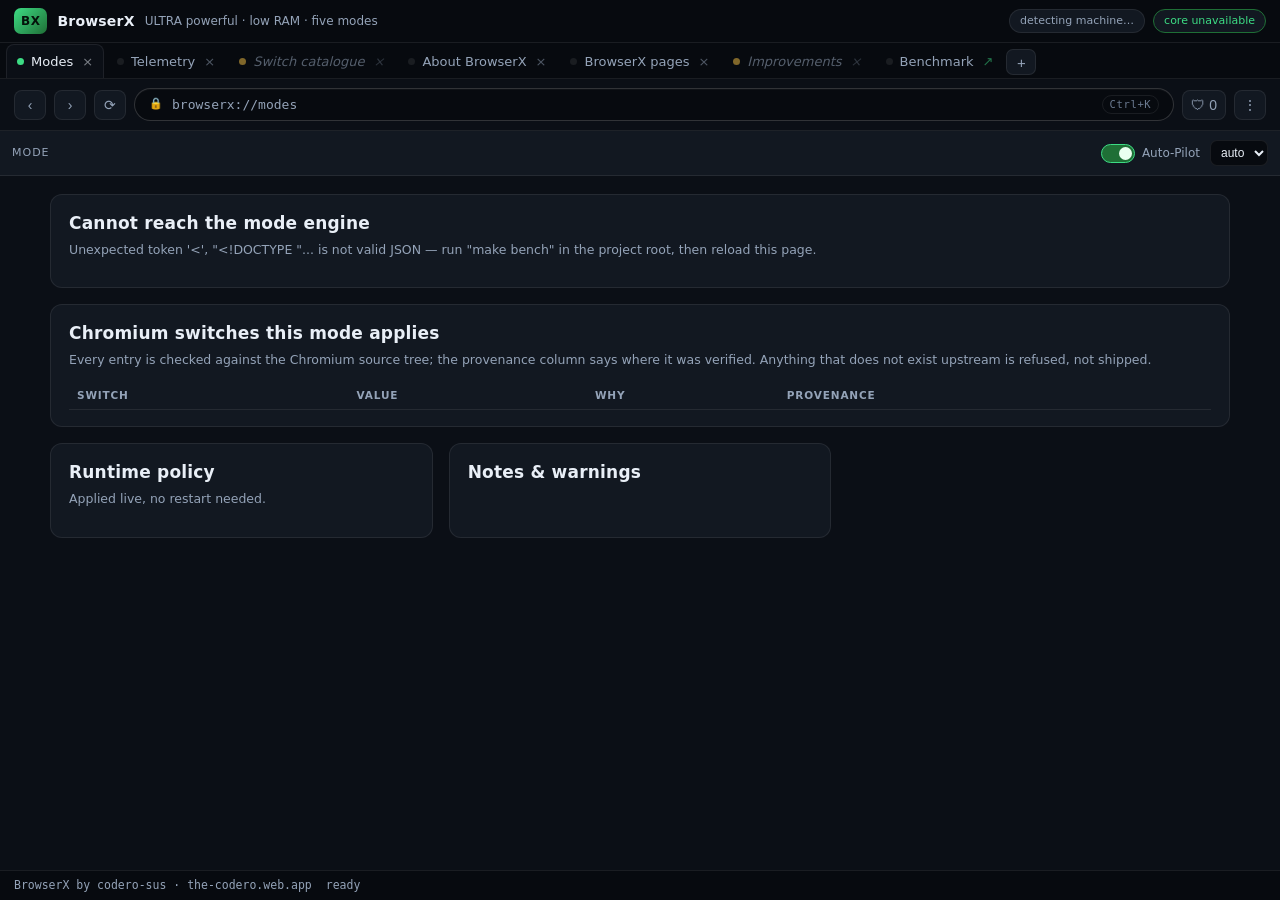
==== commit d176a73a: "Add the 200+ improvement programme: a verified ledger, real history and bookmarks, tab operations, p" ====
--- a/preview/index.html
+++ b/preview/index.html
@@ -27,6 +27,7 @@
     <button class="tab sleeping" data-tab="catalog"><span class="dot"></span>Switch catalogue<span class="x">×</span></button>
     <button class="tab" data-tab="about"><span class="dot"></span>About BrowserX<span class="x">×</span></button>
     <button class="tab" data-tab="pages"><span class="dot"></span>BrowserX pages<span class="x">×</span></button>
+    <button class="tab sleeping" data-tab="improvements"><span class="dot"></span>Improvements<span class="x">×</span></button>
     <a class="tab bench-tab" href="/bench" target="_blank" rel="noopener"
        title="The offline benchmark page BrowserX serves at browserx://bench — open it here and in BrowserX on the same machine, one at a time"><span class="dot"></span>Benchmark<span class="x">↗</span></a>
     <button class="newtab" title="New tab">+</button>
@@ -172,6 +173,26 @@
       </div>
     </section>
 
+    <section class="page" data-page="improvements" hidden>
+      <h1>Improvement ledger</h1>
+      <p class="lede">
+        Every improvement in this build, read straight from <code>docs/IMPROVEMENTS.md</code> by
+        <code>tools/check_improvements.py</code> — the same numbers <code>make check</code> enforces.
+        Each entry names the file it lives in and a string that must be found there, so an entry
+        cannot outlive the code it describes. <span id="improvements-progress"></span>
+      </p>
+      <div class="kpis" id="improvements-kpis"></div>
+      <div class="card">
+        <label class="field"><span>Filter</span>
+          <input type="search" id="improvements-search" placeholder="area, file or words…" autocomplete="off">
+        </label>
+        <table id="improvements-table">
+          <thead><tr><th>#</th><th>Area</th><th>Improvement</th><th>Where</th></tr></thead>
+          <tbody></tbody>
+        </table>
+      </div>
+    </section>
+
     <section class="page" data-page="about" hidden>
       <div class="grid">
         <article class="card card-wide">
